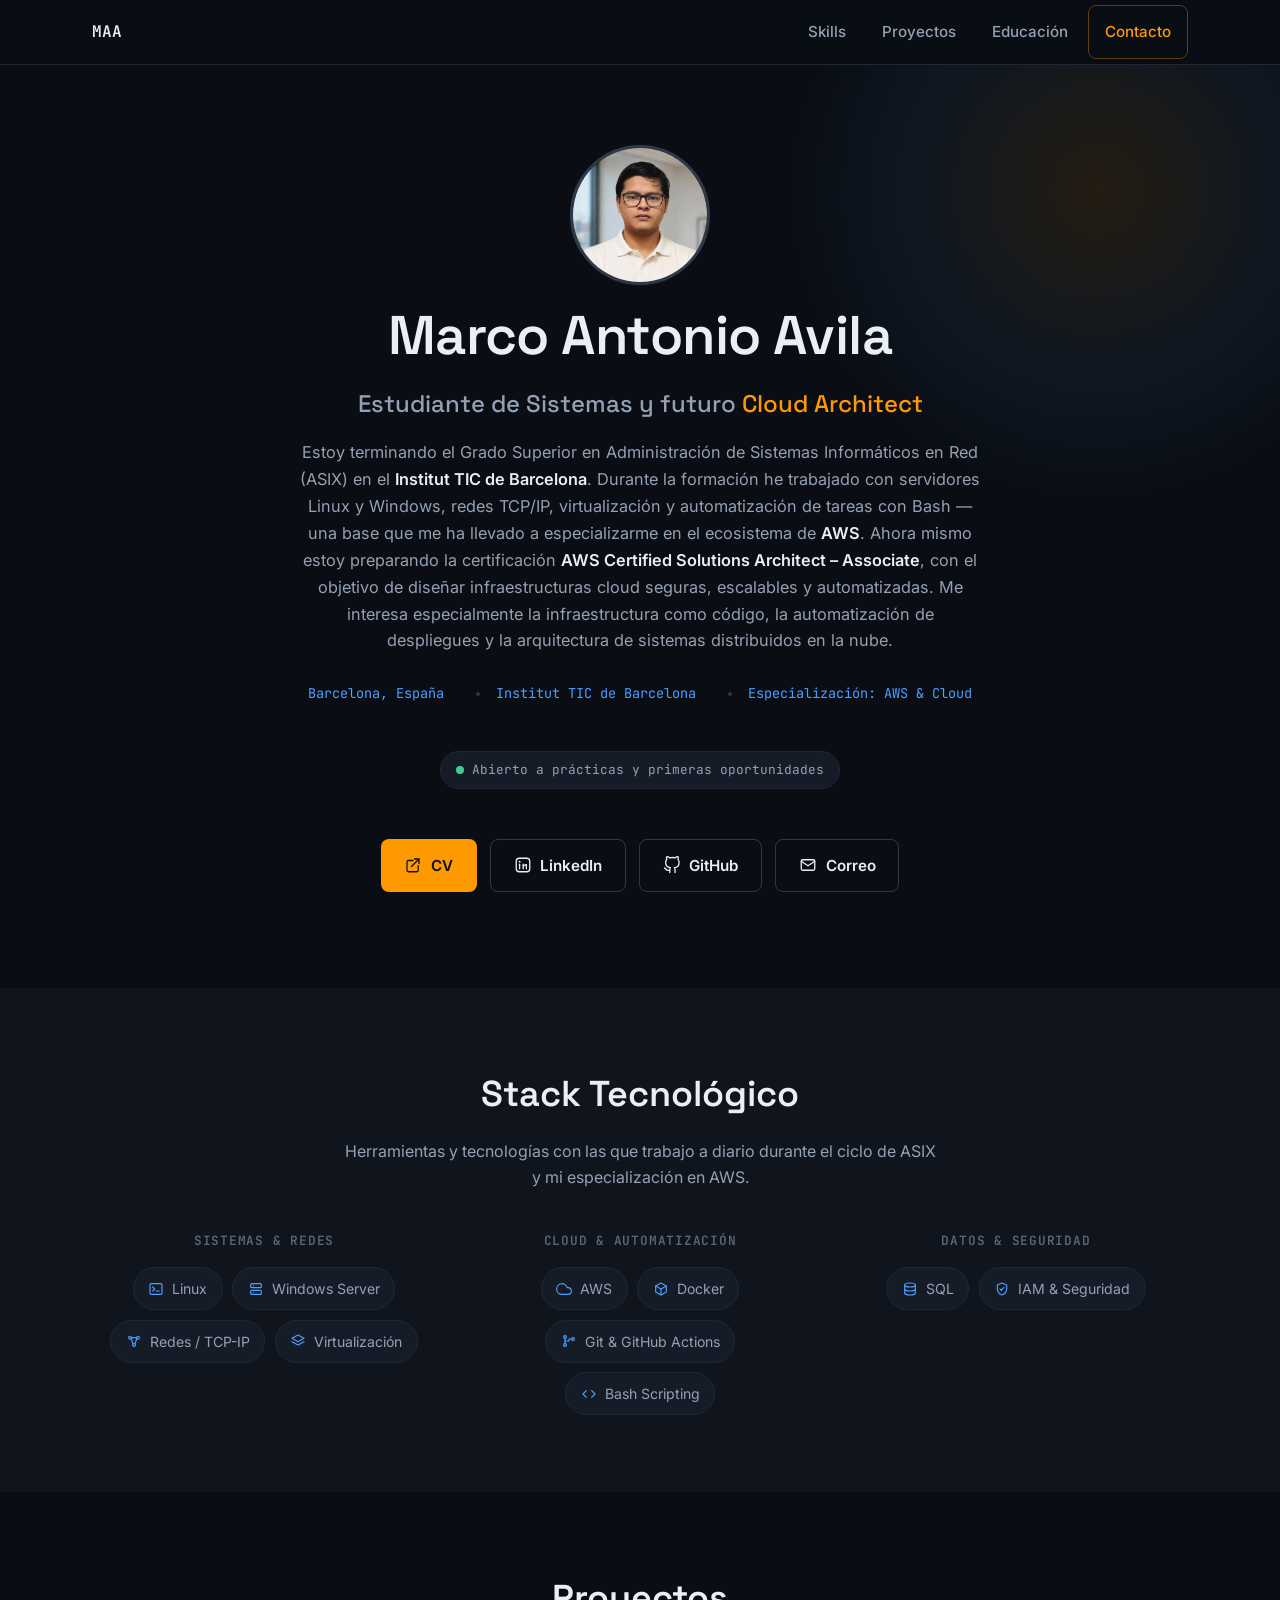
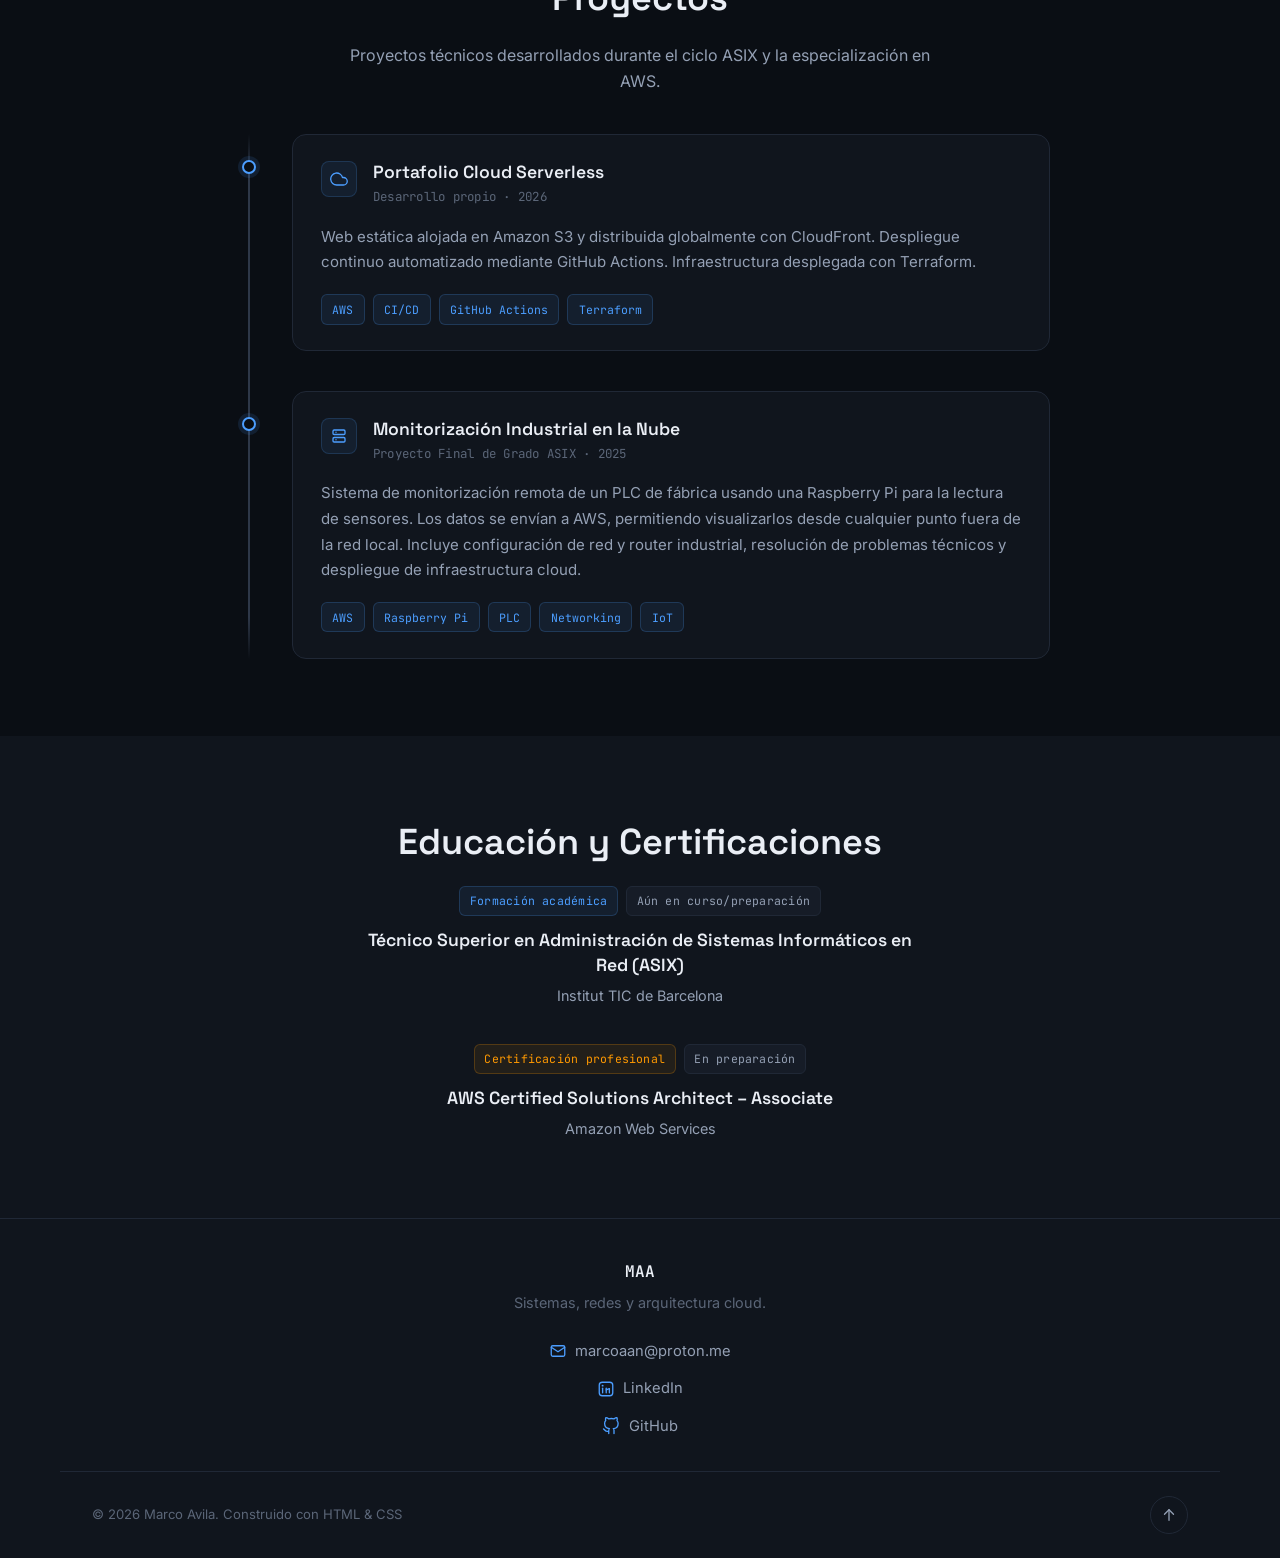
==== web/index.html @ 80096538 "portfolio" ====
<!DOCTYPE html>
<html lang="es">

<head>
  <meta charset="UTF-8">
  <script>document.documentElement.classList.add('js');</script>
  <meta name="viewport" content="width=device-width, initial-scale=1.0">
  <title>Marco Avila — Cloud & Systems | Portfolio</title>
  <meta name="description"
    content="Portfolio de Marco Avila, técnico en ASIX especializado en Cloud Computing y arquitectura AWS. Sistemas, redes y automatización de infraestructura.">
  <meta name="theme-color" content="#0A0E14">

  <link rel="icon"
    href="data:image/svg+xml,%3Csvg xmlns='http://www.w3.org/2000/svg' viewBox='0 0 32 32'%3E%3Crect width='32' height='32' rx='7' fill='%230A0E14'/%3E%3Ctext x='16' y='21' font-family='monospace' font-weight='700' font-size='15' fill='%23FF9900' text-anchor='middle'%3E&gt;_%3C/text%3E%3C/svg%3E">

  <link rel="preconnect" href="https://fonts.googleapis.com">
  <link rel="preconnect" href="https://fonts.gstatic.com" crossorigin>
  <link
    href="https://fonts.googleapis.com/css2?family=Space+Grotesk:wght@500;600;700&family=Inter:wght@400;500;600;700&family=JetBrains+Mono:wght@400;500;600&display=swap"
    rel="stylesheet">

  <link rel="stylesheet" href="./css/style.css">
</head>

<body>

  <!-- ============ SPRITE DE ICONOS (oculto, solo definiciones) ============ -->
  <svg class="icon-sprite" aria-hidden="true" xmlns="http://www.w3.org/2000/svg">
    <defs>
      <symbol id="icon-download" viewBox="0 0 24 24">
        <line x1="12" y1="4" x2="12" y2="16" />
        <polyline points="7,11 12,16 17,11" />
        <line x1="5" y1="20" x2="19" y2="20" />
      </symbol>
      <symbol id="icon-mail" viewBox="0 0 24 24">
        <rect x="3" y="5" width="18" height="14" rx="2" />
        <polyline points="3,7 12,13 21,7" />
      </symbol>
      <symbol id="icon-linkedin" viewBox="0 0 24 24">
        <rect x="3" y="3" width="18" height="18" rx="4" />
        <circle cx="7.5" cy="7.5" r="1.3" fill="currentColor" stroke="none" />
        <line x1="7.5" y1="11" x2="7.5" y2="17" />
        <line x1="12.3" y1="17" x2="12.3" y2="11" />
        <line x1="12.3" y1="13.2" x2="16.5" y2="11.5" />
        <line x1="16.5" y1="11.5" x2="16.5" y2="17" />
      </symbol>
      <symbol id="icon-linux" viewBox="0 0 24 24">
        <rect x="3" y="4" width="18" height="16" rx="2" />
        <polyline points="7,9 10,12 7,15" />
        <line x1="12" y1="15" x2="17" y2="15" />
      </symbol>
      <symbol id="icon-server" viewBox="0 0 24 24">
        <rect x="4" y="4" width="16" height="6" rx="1.5" />
        <rect x="4" y="14" width="16" height="6" rx="1.5" />
        <circle cx="8" cy="7" r="0.9" fill="currentColor" stroke="none" />
        <circle cx="8" cy="17" r="0.9" fill="currentColor" stroke="none" />
      </symbol>
      <symbol id="icon-network" viewBox="0 0 24 24">
        <circle cx="6" cy="7" r="2.1" />
        <circle cx="18" cy="7" r="2.1" />
        <circle cx="12" cy="18" r="2.1" />
        <line x1="7.8" y1="8.3" x2="10.3" y2="15.8" />
        <line x1="16.2" y1="8.3" x2="13.7" y2="15.8" />
        <line x1="8.1" y1="7" x2="15.9" y2="7" />
      </symbol>
      <symbol id="icon-layers" viewBox="0 0 24 24">
        <polygon points="12,3 21,8 12,13 3,8" />
        <polyline points="3,13 12,18 21,13" />
      </symbol>
      <symbol id="icon-cloud" viewBox="0 0 24 24">
        <path d="M18 10h-1.3A8 8 0 1 0 9 20h9a5 5 0 0 0 0-10z" />
      </symbol>
      <symbol id="icon-docker" viewBox="0 0 24 24">
        <polygon points="12,3 20,7.5 20,16.5 12,21 4,16.5 4,7.5" />
        <polyline points="4,7.5 12,12 20,7.5" />
        <line x1="12" y1="12" x2="12" y2="21" />
      </symbol>
      <symbol id="icon-github" viewBox="0 0 24 24">
        <path
          d="M9 19c-5 1.5-5-2.5-7-3m14 6v-3.87a3.37 3.37 0 0 0-.94-2.61c3.14-.35 6.44-1.54 6.44-7A5.44 5.44 0 0 0 20 4.77 5.07 5.07 0 0 0 19.91 1S18.73.65 16 2.48a13.38 13.38 0 0 0-7 0C6.27.65 5.09 1 5.09 1A5.07 5.07 0 0 0 5 4.77a5.44 5.44 0 0 0-1.5 3.78c0 5.42 3.3 6.61 6.44 7A3.37 3.37 0 0 0 9 18.13V22" />
      </symbol>
      <symbol id="icon-git" viewBox="0 0 24 24">
        <circle cx="6" cy="6" r="2" />
        <circle cx="6" cy="18" r="2" />
        <circle cx="18" cy="9" r="2" />
        <line x1="6" y1="8" x2="6" y2="16" />
        <polyline points="6,12 12,12 12,9 16,9" />
      </symbol>
      <symbol id="icon-bash" viewBox="0 0 24 24">
        <polyline points="8,7 3,12 8,17" />
        <polyline points="16,7 21,12 16,17" />
      </symbol>
      <symbol id="icon-database" viewBox="0 0 24 24">
        <ellipse cx="12" cy="6" rx="8" ry="3" />
        <path d="M4 6v12" />
        <path d="M20 6v12" />
        <path d="M4 12a8 3 0 0 0 16 0" />
        <path d="M4 18a8 3 0 0 0 16 0" />
      </symbol>
      <symbol id="icon-shield" viewBox="0 0 24 24">
        <path d="M12 3l7 3v6c0 4.5-3 7.5-7 9-4-1.5-7-4.5-7-9V6l7-3z" />
        <polyline points="9,12 11,14.2 15,9.5" />
      </symbol>
      <symbol id="icon-user" viewBox="0 0 24 24">
        <circle cx="12" cy="8" r="3.5" />
        <path d="M5 20a7 6.5 0 0 1 14 0" />
      </symbol>
      <symbol id="icon-cicd" viewBox="0 0 24 24">
        <polyline points="4,10 4,5 9,5" />
        <path d="M4 10a8 8 0 0 1 14-4" />
        <polyline points="20,14 20,19 15,19" />
        <path d="M20 14a8 8 0 0 1-14 4" />
      </symbol>
      <symbol id="icon-bucket" viewBox="0 0 24 24">
        <path d="M6 7h12l-1.3 12a2 2 0 0 1-2 1.8H9.3a2 2 0 0 1-2-1.8L6 7z" />
        <line x1="4" y1="7" x2="20" y2="7" />
        <path d="M9 7a3 3 0 0 1 6 0" />
      </symbol>
      <symbol id="icon-external" viewBox="0 0 24 24">
        <polyline points="14,4 20,4 20,10" />
        <line x1="10" y1="14" x2="20" y2="4" />
        <path d="M19 13v6a2 2 0 0 1 -2 2H6a2 2 0 0 1 -2 -2V8a2 2 0 0 1 2 -2h6" />
      </symbol>
      <symbol id="icon-arrow-up" viewBox="0 0 24 24">
        <line x1="12" y1="19" x2="12" y2="5" />
        <polyline points="6,11 12,5 18,11" />
      </symbol>
    </defs>
  </svg>

  <a class="skip-link" href="#main">Saltar al contenido principal</a>

  <!-- ============ HEADER / NAV ============ -->
  <header class="site-header" id="top">
    <div class="container nav-inner">
      <a href="#inicio" class="nav-brand">MAA</a>

      <input type="checkbox" id="nav-toggle" class="nav-toggle-input" aria-label="Abrir menú de navegación">
      <label for="nav-toggle" class="nav-toggle" aria-hidden="true">
        <span class="nav-toggle__bar"></span>
        <span class="nav-toggle__bar"></span>
        <span class="nav-toggle__bar"></span>
      </label>

      <nav class="nav-menu" id="nav-menu" aria-label="Navegación principal">

        <a href="#skills" class="nav-link">Skills</a>
        <a href="#proyectos" class="nav-link">Proyectos</a>
        <a href="#educacion" class="nav-link">Educación</a>
        <a href="#contacto" class="nav-link nav-link--cta">Contacto</a>
      </nav>
    </div>
  </header>

  <main id="main">

    <!-- ============ HERO ============ -->
    <section class="hero" id="inicio" aria-labelledby="hero-heading">
      <div class="container hero__grid">
        <div class="hero__content">

          <img src="./assets/perfil.webp" alt="Foto de Marco Avila" class="hero__photo">

          <h1 id="hero-heading" class="hero__title">Marco Antonio Avila</h1>

          <p class="hero__subtitle">Estudiante de Sistemas y futuro <span class="text-accent">Cloud Architect</span></p>

          <div class="about" style="margin-bottom: 1.5rem;">
            <p class="about__text reveal">
              Estoy terminando el Grado Superior en Administración de Sistemas Informáticos en Red (ASIX) en el
              <strong>Institut TIC de Barcelona</strong>. Durante la formación he trabajado con servidores Linux y
              Windows, redes TCP/IP, virtualización y automatización de tareas con Bash — una base que me ha llevado
              a especializarme en el ecosistema de <strong>AWS</strong>. Ahora mismo estoy preparando la certificación
              <strong>AWS Certified Solutions Architect – Associate</strong>, con el objetivo de diseñar
              infraestructuras
              cloud seguras, escalables y automatizadas. Me interesa especialmente la infraestructura como código, la
              automatización de despliegues y la arquitectura de sistemas distribuidos en la nube.
            </p>

            <ul class="meta-row reveal" aria-label="Datos rápidos">
              <li>Barcelona, España</li>
              <li>Institut TIC de Barcelona</li>
              <li>Especialización: AWS &amp; Cloud</li>
            </ul>
          </div>

          <p class="status-pill"><span class="status-pill__dot" aria-hidden="true"></span>Abierto a prácticas y primeras
            oportunidades</p>

          <div class="hero__actions">
            <a class="btn btn--primary" href="./cv.html" target="_blank" rel="noopener">
              <svg class="icon" aria-hidden="true">
                <use href="#icon-external"></use>
              </svg>
              CV
            </a>
            <a class="btn btn--outline" href="https://www.linkedin.com/in/marco-a-avila/" target="_blank"
              rel="noopener noreferrer">
              <svg class="icon" aria-hidden="true">
                <use href="#icon-linkedin"></use>
              </svg>
              LinkedIn
            </a>
            <a class="btn btn--outline" href="https://github.com/MarcoAAvila" target="_blank" rel="noopener noreferrer">
              <svg class="icon" aria-hidden="true">
                <use href="#icon-github"></use>
              </svg>
              GitHub
            </a>
            <a class="btn btn--outline" href="mailto:marcoaan@proton.me">
              <svg class="icon" aria-hidden="true">
                <use href="#icon-mail"></use>
              </svg>
              Correo
            </a>
          </div>
        </div>
      </div>
    </section>


    <!-- ============ SKILLS ============ -->
    <section class="section section--alt" id="skills" aria-labelledby="skills-heading">
      <div class="container">

        <h2 id="skills-heading" class="section__title">Stack Tecnológico</h2>
        <p class="section__intro">Herramientas y tecnologías con las que trabajo a diario durante el ciclo de ASIX y mi
          especialización en AWS.</p>

        <div class="skills">
          <div class="skills__group reveal">
            <h3 class="skills__group-title">Sistemas &amp; Redes</h3>
            <ul class="skill-list">
              <li class="skill-tag"><svg class="icon" aria-hidden="true">
                  <use href="#icon-linux"></use>
                </svg>Linux</li>
              <li class="skill-tag"><svg class="icon" aria-hidden="true">
                  <use href="#icon-server"></use>
                </svg>Windows Server</li>
              <li class="skill-tag"><svg class="icon" aria-hidden="true">
                  <use href="#icon-network"></use>
                </svg>Redes / TCP-IP</li>
              <li class="skill-tag"><svg class="icon" aria-hidden="true">
                  <use href="#icon-layers"></use>
                </svg>Virtualización</li>
            </ul>
          </div>

          <div class="skills__group reveal">
            <h3 class="skills__group-title">Cloud &amp; Automatización</h3>
            <ul class="skill-list">
              <li class="skill-tag"><svg class="icon" aria-hidden="true">
                  <use href="#icon-cloud"></use>
                </svg>AWS</li>
              <li class="skill-tag"><svg class="icon" aria-hidden="true">
                  <use href="#icon-docker"></use>
                </svg>Docker</li>
              <li class="skill-tag"><svg class="icon" aria-hidden="true">
                  <use href="#icon-git"></use>
                </svg>Git &amp; GitHub Actions</li>
              <li class="skill-tag"><svg class="icon" aria-hidden="true">
                  <use href="#icon-bash"></use>
                </svg>Bash Scripting</li>
            </ul>
          </div>

          <div class="skills__group reveal">
            <h3 class="skills__group-title">Datos &amp; Seguridad</h3>
            <ul class="skill-list">
              <li class="skill-tag"><svg class="icon" aria-hidden="true">
                  <use href="#icon-database"></use>
                </svg>SQL</li>
              <li class="skill-tag"><svg class="icon" aria-hidden="true">
                  <use href="#icon-shield"></use>
                </svg>IAM &amp; Seguridad</li>
            </ul>
          </div>
        </div>
      </div>
    </section>

    <!-- ============ PROYECTOS ============ -->
    <section class="section" id="proyectos" aria-labelledby="projects-heading">
      <div class="container">

        <h2 id="projects-heading" class="section__title">Proyectos</h2>
        <p class="section__intro">Proyectos técnicos desarrollados durante el ciclo ASIX y la especialización en AWS.
        </p>

        <ol class="proj-timeline">

          <!-- Nodo 1 — Portafolio Cloud Serverless -->
          <li class="proj-timeline__item reveal">
            <div class="proj-timeline__node" aria-hidden="true"></div>
            <article class="proj-timeline__card">
              <div class="proj-timeline__card-header">
                <svg class="proj-timeline__icon" aria-hidden="true" viewBox="0 0 24 24" fill="none"
                  stroke="currentColor" stroke-width="1.75" stroke-linecap="round" stroke-linejoin="round">
                  <path d="M18 10h-1.3A8 8 0 1 0 9 20h9a5 5 0 0 0 0-10z" />
                </svg>
                <div>
                  <h3 class="proj-timeline__title">Portafolio Cloud Serverless</h3>
                  <p class="proj-timeline__subtitle">Desarrollo propio · 2026</p>
                </div>
              </div>
              <p class="proj-timeline__desc">
                Web estática alojada en Amazon S3 y distribuida globalmente con CloudFront. Despliegue continuo
                automatizado mediante GitHub Actions. Infraestructura desplegada con Terraform.
              </p>
              <ul class="proj-timeline__tags" aria-label="Tecnologías">
                <li class="proj-timeline__tag">AWS</li>
                <li class="proj-timeline__tag">CI/CD</li>
                <li class="proj-timeline__tag">GitHub Actions</li>
                <li class="proj-timeline__tag">Terraform</li>
              </ul>
            </article>
          </li>

          <!-- Nodo 2 — Proyecto Final ASIX -->
          <li class="proj-timeline__item reveal">
            <div class="proj-timeline__node" aria-hidden="true"></div>
            <article class="proj-timeline__card">
              <div class="proj-timeline__card-header">
                <svg class="proj-timeline__icon" aria-hidden="true" viewBox="0 0 24 24" fill="none"
                  stroke="currentColor" stroke-width="1.75" stroke-linecap="round" stroke-linejoin="round">
                  <rect x="4" y="4" width="16" height="6" rx="1.5" />
                  <rect x="4" y="14" width="16" height="6" rx="1.5" />
                  <circle cx="8" cy="7" r="0.9" fill="currentColor" stroke="none" />
                  <circle cx="8" cy="17" r="0.9" fill="currentColor" stroke="none" />
                </svg>
                <div>
                  <h3 class="proj-timeline__title">Monitorización Industrial en la Nube</h3>
                  <p class="proj-timeline__subtitle">Proyecto Final de Grado ASIX · 2025</p>
                </div>
              </div>
              <p class="proj-timeline__desc">
                Sistema de monitorización remota de un PLC de fábrica usando una Raspberry Pi para la lectura de
                sensores. Los datos se envían a AWS, permitiendo visualizarlos desde cualquier punto fuera de la red
                local. Incluye configuración de red y router industrial, resolución de problemas técnicos y despliegue
                de infraestructura cloud.
              </p>
              <ul class="proj-timeline__tags" aria-label="Tecnologías">
                <li class="proj-timeline__tag">AWS</li>
                <li class="proj-timeline__tag">Raspberry Pi</li>
                <li class="proj-timeline__tag">PLC</li>
                <li class="proj-timeline__tag">Networking</li>
                <li class="proj-timeline__tag">IoT</li>
              </ul>
            </article>
          </li>

        </ol>
      </div>
    </section>

    <!-- ============ EDUCACIÓN Y CERTIFICACIONES ============ -->
    <section class="section section--alt" id="educacion" aria-labelledby="education-heading">
      <div class="container">

        <h2 id="education-heading" class="section__title">Educación y Certificaciones</h2>

        <ol class="timeline">
          <li class="timeline__item reveal">
            <div class="timeline__marker" aria-hidden="true"></div>
            <div class="timeline__content">
              <div class="timeline__tags">
                <span class="timeline__type">Formación académica</span>
                <span class="timeline__status">Aún en curso/preparación</span>
              </div>
              <h3 class="timeline__title">Técnico Superior en Administración de Sistemas Informáticos en Red (ASIX)</h3>
              <p class="timeline__meta">Institut TIC de Barcelona</p>
            </div>
          </li>

          <li class="timeline__item reveal">
            <div class="timeline__marker timeline__marker--accent" aria-hidden="true"></div>
            <div class="timeline__content">
              <div class="timeline__tags">
                <span class="timeline__type timeline__type--cert">Certificación profesional</span>
                <span class="timeline__status">En preparación</span>
              </div>
              <h3 class="timeline__title">AWS Certified Solutions Architect – Associate</h3>
              <p class="timeline__meta">Amazon Web Services</p>
            </div>
          </li>
        </ol>
      </div>
    </section>

  </main>

  <!-- ============ FOOTER / CONTACTO ============ -->
  <footer class="site-footer" id="contacto">
    <div class="container footer__inner">
      <div class="footer__brand">
        <p class="footer__logo">MAA</p>
        <p class="footer__tagline">Sistemas, redes y arquitectura cloud.</p>
      </div>

      <div class="footer__links">
        <a href="mailto:marcoaan@proton.me" class="footer__link">
          <svg class="icon" aria-hidden="true">
            <use href="#icon-mail"></use>
          </svg>marcoaan@proton.me
        </a>
        <a href="https://www.linkedin.com/in/marco-a-avila/" class="footer__link" target="_blank"
          rel="noopener noreferrer">
          <svg class="icon" aria-hidden="true">
            <use href="#icon-linkedin"></use>
          </svg>LinkedIn
        </a>
        <a href="https://github.com/MarcoAAvila" class="footer__link" target="_blank" rel="noopener noreferrer">
          <svg class="icon" aria-hidden="true">
            <use href="#icon-github"></use>
          </svg>GitHub
        </a>
      </div>


    </div>

    <div class="container footer__bottom">
      <p>© <span id="year"></span> Marco Avila. Construido con HTML &amp; CSS</p>
      <a href="#top" class="back-to-top" aria-label="Volver arriba">
        <svg class="icon" aria-hidden="true">
          <use href="#icon-arrow-up"></use>
        </svg>
      </a>
    </div>
  </footer>

  <script>
    // Año dinámico en el footer
    document.getElementById('year').textContent = new Date().getFullYear();

    // Cierra el menú móvil al pulsar un enlace (mejora progresiva sobre el checkbox hack)
    var navToggle = document.getElementById('nav-toggle');
    document.querySelectorAll('.nav-menu a').forEach(function (link) {
      link.addEventListener('click', function () {
        if (navToggle) navToggle.checked = false;
      });
    });

    // Revelado suave de secciones al hacer scroll (respeta prefers-reduced-motion)
    var prefersReduced = window.matchMedia('(prefers-reduced-motion: reduce)').matches;
    if (!prefersReduced && 'IntersectionObserver' in window) {
      var observer = new IntersectionObserver(function (entries) {
        entries.forEach(function (entry) {
          if (entry.isIntersecting) {
            entry.target.classList.add('is-visible');
            observer.unobserve(entry.target);
          }
        });
      }, { threshold: 0.15, rootMargin: '0px 0px -40px 0px' });

      document.querySelectorAll('.reveal').forEach(function (el) {
        observer.observe(el);
      });
    } else {
      document.querySelectorAll('.reveal').forEach(function (el) {
        el.classList.add('is-visible');
      });
    }
  </script>

</body>

</html>
---- web/css/style.css ----
/* =====================================================================
   MARCO AVILA — PORTFOLIO
   Sistemas · Redes · Cloud & Arquitectura AWS
   CSS puro, mobile-first. Sin frameworks.
   ===================================================================== */

/* ---------------------------------------------------------------------
   1. VARIABLES GLOBALES
   --------------------------------------------------------------------- */
:root {
  /* Superficies */
  --bg-primary:    #0A0E14;
  --bg-secondary:  #10151D;
  --bg-tertiary:   #161C27;

  /* Bordes */
  --border-subtle: #202836;
  --border-strong: #2E3849;

  /* Texto */
  --text-primary:   #EAEEF5;
  --text-secondary: #94A0B4;
  --text-tertiary:  #5B6678;

  /* Acentos — el naranja es la acción principal, el azul es soporte/información,
     el verde se reserva exclusivamente para estados "activo / online". */
  --accent-orange:      #FF9900;
  --accent-orange-dim:  #C97600;
  --accent-blue:         #4C9EFF;
  --accent-blue-dim:     #2E6BB8;
  --accent-green:        #3ECF8E;

  /* Tipografía */
  --font-display: 'Space Grotesk', 'Segoe UI', sans-serif;
  --font-body:    'Inter', 'Segoe UI', sans-serif;
  --font-mono:    'JetBrains Mono', 'SFMono-Regular', Consolas, monospace;

  /* Layout */
  --container-w: 1160px;
  --section-space: clamp(3.5rem, 6vw, 6rem);
  --radius-sm: 8px;
  --radius-md: 14px;
  --radius-lg: 20px;

  /* Movimiento */
  --ease: cubic-bezier(0.4, 0, 0.2, 1);
}

/* ---------------------------------------------------------------------
   2. RESET
   --------------------------------------------------------------------- */
*, *::before, *::after { box-sizing: border-box; }

html {
  scroll-behavior: smooth;
  -webkit-text-size-adjust: 100%;
}

body {
  margin: 0;
  background: var(--bg-primary);
  color: var(--text-primary);
  font-family: var(--font-body);
  font-size: 1rem;
  line-height: 1.65;
  -webkit-font-smoothing: antialiased;
  text-align: center;
}

img { max-width: 100%; display: block; }
svg { display: block; }
ul, ol { margin: 0; padding: 0; list-style: none; }
p { margin: 0; }
a { color: inherit; text-decoration: none; }
button, input { font: inherit; color: inherit; }
h1, h2, h3 { margin: 0; font-family: var(--font-display); font-weight: 600; }
code {
  font-family: var(--font-mono);
  background: var(--bg-tertiary);
  padding: 0.15em 0.4em;
  border-radius: 4px;
  font-size: 0.9em;
  color: var(--accent-blue);
}

::selection { background: var(--accent-orange); color: var(--bg-primary); }

/* Foco visible accesible en toda la web */
a:focus-visible,
button:focus-visible,
.nav-toggle-input:focus-visible ~ .nav-toggle,
input:focus-visible {
  outline: 2px solid var(--accent-orange);
  outline-offset: 3px;
  border-radius: 4px;
}

@media (prefers-reduced-motion: reduce) {
  html { scroll-behavior: auto; }
  *, *::before, *::after {
    animation-duration: 0.01ms !important;
    animation-iteration-count: 1 !important;
    transition-duration: 0.01ms !important;
    scroll-behavior: auto !important;
  }
}

/* ---------------------------------------------------------------------
   3. UTILIDADES
   --------------------------------------------------------------------- */
.container {
  width: 100%;
  max-width: var(--container-w);
  margin-inline: auto;
  padding-inline: 1.25rem;
}

.skip-link {
  position: absolute;
  top: -100%;
  left: 1rem;
  background: var(--accent-orange);
  color: var(--bg-primary);
  padding: 0.75rem 1.25rem;
  border-radius: var(--radius-sm);
  font-weight: 600;
  z-index: 999;
  transition: top 0.2s var(--ease);
}
.skip-link:focus { top: 1rem; }

.icon-sprite { position: absolute; width: 0; height: 0; overflow: hidden; }

.icon {
  width: 18px;
  height: 18px;
  flex-shrink: 0;
  fill: none;
  stroke: currentColor;
  stroke-width: 1.75;
  stroke-linecap: round;
  stroke-linejoin: round;
}

.text-accent { color: var(--accent-orange); }

/* Cursor parpadeante de terminal — un único acento reutilizado con moderación */
.cursor {
  display: inline-block;
  width: 0.5em;
  height: 1em;
  margin-left: 2px;
  background: var(--accent-orange);
  vertical-align: -0.15em;
  animation: blink 1.1s steps(1) infinite;
}
@keyframes blink { 50% { opacity: 0; } }

/* Etiqueta tipo terminal usada como "kicker" antes de cada título de sección */
.eyebrow {
  font-family: var(--font-mono);
  font-size: 0.8rem;
  color: var(--accent-blue);
  margin: 0 0 0.75rem;
  letter-spacing: 0.02em;
}
.eyebrow__accent { color: var(--text-primary); }

/* Revelado en scroll — visible por defecto; solo se anima si hay JS activo */
.reveal { opacity: 1; transform: none; }
.js .reveal {
  opacity: 0;
  transform: translateY(18px);
  transition: opacity 0.7s var(--ease), transform 0.7s var(--ease);
}
.js .reveal.is-visible { opacity: 1; transform: none; }

/* ---------------------------------------------------------------------
   4. BOTONES
   --------------------------------------------------------------------- */
.btn {
  display: inline-flex;
  align-items: center;
  gap: 0.55rem;
  padding: 0.8rem 1.4rem;
  border-radius: var(--radius-sm);
  font-family: var(--font-body);
  font-weight: 600;
  font-size: 0.95rem;
  border: 1px solid transparent;
  cursor: pointer;
  transition: transform 0.15s var(--ease), background 0.2s var(--ease), border-color 0.2s var(--ease), color 0.2s var(--ease);
}
.btn:hover { transform: translateY(-2px); }
.btn:active { transform: translateY(0); }

.btn--primary {
  background: var(--accent-orange);
  color: var(--bg-primary);
}
.btn--primary:hover { background: #FFA826; }

.btn--outline {
  background: transparent;
  border-color: var(--border-strong);
  color: var(--text-primary);
}
.btn--outline:hover {
  border-color: var(--accent-blue);
  color: var(--accent-blue);
  background: var(--bg-tertiary);
}

/* Píldora de estado (disponibilidad / status del sistema) */
.status-pill {
  display: inline-flex;
  align-items: center;
  gap: 0.55rem;
  font-family: var(--font-mono);
  font-size: 0.8rem;
  color: var(--text-secondary);
  background: var(--bg-tertiary);
  border: 1px solid var(--border-subtle);
  padding: 0.45rem 0.9rem;
  border-radius: 999px;
  margin: 1.4rem 0;
}
.status-pill__dot {
  width: 8px;
  height: 8px;
  border-radius: 50%;
  background: var(--accent-green);
  box-shadow: 0 0 0 0 rgba(62, 207, 142, 0.55);
  animation: pulse-dot 2.2s infinite;
}
@keyframes pulse-dot {
  0%   { box-shadow: 0 0 0 0 rgba(62, 207, 142, 0.5); }
  70%  { box-shadow: 0 0 0 6px rgba(62, 207, 142, 0); }
  100% { box-shadow: 0 0 0 0 rgba(62, 207, 142, 0); }
}
.status-pill--sm { margin: 0; }

/* ---------------------------------------------------------------------
   5. HEADER / NAVEGACIÓN
   --------------------------------------------------------------------- */
.site-header {
  position: sticky;
  top: 0;
  z-index: 100;
  background: rgba(10, 14, 20, 0.85);
  backdrop-filter: blur(10px);
  -webkit-backdrop-filter: blur(10px);
  border-bottom: 1px solid var(--border-subtle);
}

.nav-inner {
  display: flex;
  align-items: center;
  justify-content: space-between;
  min-height: 64px;
  position: relative;
}

.nav-brand {
  font-family: var(--font-mono);
  font-weight: 600;
  font-size: 1rem;
  color: var(--text-primary);
  letter-spacing: -0.01em;
}
.nav-brand__accent { color: var(--accent-orange); }

/* Toggle móvil — checkbox accesible (funciona sin JavaScript) */
.nav-toggle-input {
  position: absolute;
  top: 12px;
  right: 0;
  width: 40px;
  height: 40px;
  opacity: 0;
  cursor: pointer;
  z-index: 20;
  margin: 0;
}
.nav-toggle {
  position: absolute;
  top: 12px;
  right: 0;
  width: 40px;
  height: 40px;
  display: flex;
  flex-direction: column;
  align-items: center;
  justify-content: center;
  gap: 5px;
  border-radius: var(--radius-sm);
  pointer-events: none;
}
.nav-toggle__bar {
  width: 20px;
  height: 2px;
  background: var(--text-primary);
  border-radius: 2px;
  transition: transform 0.25s var(--ease), opacity 0.2s var(--ease);
}
.nav-toggle-input:checked ~ .nav-toggle .nav-toggle__bar:nth-child(1) {
  transform: translateY(7px) rotate(45deg);
}
.nav-toggle-input:checked ~ .nav-toggle .nav-toggle__bar:nth-child(2) { opacity: 0; }
.nav-toggle-input:checked ~ .nav-toggle .nav-toggle__bar:nth-child(3) {
  transform: translateY(-7px) rotate(-45deg);
}

.nav-menu {
  position: absolute;
  top: 100%;
  left: 0;
  right: 0;
  display: flex;
  flex-direction: column;
  background: var(--bg-secondary);
  border: 1px solid var(--border-subtle);
  border-top: none;
  border-radius: 0 0 var(--radius-md) var(--radius-md);
  padding: 0.5rem;
  max-height: 0;
  overflow: hidden;
  opacity: 0;
  transition: max-height 0.3s var(--ease), opacity 0.25s var(--ease);
}
.nav-toggle-input:checked ~ .nav-menu {
  max-height: 20rem;
  opacity: 1;
}

.nav-link {
  padding: 0.85rem 1rem;
  font-weight: 500;
  font-size: 0.95rem;
  color: var(--text-secondary);
  border-radius: var(--radius-sm);
  transition: color 0.2s var(--ease), background 0.2s var(--ease);
}
.nav-link:hover { color: var(--text-primary); background: var(--bg-tertiary); }
.nav-link--cta { color: var(--accent-orange); }

/* ---------------------------------------------------------------------
   6. HERO
   --------------------------------------------------------------------- */
.hero {
  position: relative;
  padding-block: 3rem 4rem;
  overflow: hidden;
}
.hero::before {
  content: "";
  position: absolute;
  inset: -20% -10% auto auto;
  width: 60vw;
  height: 60vw;
  max-width: 620px;
  max-height: 620px;
  background: radial-gradient(circle, rgba(255, 153, 0, 0.10) 0%, rgba(76, 158, 255, 0.06) 45%, transparent 70%);
  pointer-events: none;
}

.hero__grid {
  position: relative;
  display: grid;
  gap: 2.5rem;
}

.hero__eyebrow { margin-bottom: 1.25rem; }

.hero__title {
  font-size: clamp(2.1rem, 5vw + 1rem, 3.4rem);
  line-height: 1.12;
  letter-spacing: -0.01em;
  margin-bottom: 0.9rem;
}

.hero__subtitle {
  font-family: var(--font-display);
  font-size: clamp(1.15rem, 1.4vw + 1rem, 1.5rem);
  font-weight: 500;
  color: var(--text-secondary);
  margin-bottom: 1rem;
}

.hero__lede {
  color: var(--text-secondary);
  max-width: 46ch;
  font-size: 1rem;
  margin-bottom: 0.25rem;
  margin-inline: auto;
}

.hero__actions {
  display: flex;
  flex-wrap: wrap;
  justify-content: center;
  gap: 0.85rem;
  margin-top: 1.75rem;
}

.hero__photo {
  width: 140px;
  height: 140px;
  border-radius: 50%;
  object-fit: cover;
  border: 3px solid var(--border-strong);
  margin-inline: auto;
  margin-bottom: 1.25rem;
  display: block;
}

/* ---------------------------------------------------------------------
   7. SECCIONES GENÉRICAS
   --------------------------------------------------------------------- */
.section { padding-block: var(--section-space); }
.section--alt { background: var(--bg-secondary); }

.section__title {
  font-size: clamp(1.6rem, 2.4vw + 1rem, 2.25rem);
  margin-bottom: 0.85rem;
}
.section__intro {
  color: var(--text-secondary);
  max-width: 60ch;
  margin-bottom: 2.5rem;
  margin-inline: auto;
}

/* ---------------------------------------------------------------------
   8. SOBRE MÍ
   --------------------------------------------------------------------- */
.about { display: grid; gap: 1.75rem; }
.about__text {
  color: var(--text-secondary);
  max-width: 68ch;
  font-size: 1.02rem;
  margin-inline: auto;
}
.about__text strong { color: var(--text-primary); font-weight: 600; }

.meta-row {
  display: flex;
  flex-wrap: wrap;
  gap: 0.6rem 1rem;
  font-family: var(--font-mono);
  font-size: 0.85rem;
  color: var(--accent-blue);
  justify-content: center;
}
.meta-row li { display: flex; align-items: center; gap: 1rem; }
.meta-row li:not(:last-child)::after {
  content: "";
  display: inline-block;
  width: 4px;
  height: 4px;
  border-radius: 50%;
  background: var(--border-strong);
  margin-left: 1rem;
}

/* ---------------------------------------------------------------------
   9. SKILLS
   --------------------------------------------------------------------- */
.skills {
  display: grid;
  gap: 2rem;
}
.skills__group-title {
  font-family: var(--font-mono);
  font-size: 0.8rem;
  font-weight: 600;
  text-transform: uppercase;
  letter-spacing: 0.06em;
  color: var(--text-tertiary);
  margin-bottom: 1rem;
}
.skill-list {
  display: flex;
  flex-wrap: wrap;
  gap: 0.6rem;
  justify-content: center;
}
.skill-tag {
  display: inline-flex;
  align-items: center;
  gap: 0.5rem;
  padding: 0.55rem 0.9rem;
  background: var(--bg-tertiary);
  border: 1px solid var(--border-subtle);
  border-radius: 999px;
  font-size: 0.88rem;
  color: var(--text-secondary);
  transition: border-color 0.2s var(--ease), transform 0.2s var(--ease), color 0.2s var(--ease);
}
.skill-tag .icon { width: 16px; height: 16px; color: var(--accent-blue); }
.skill-tag:hover {
  border-color: var(--accent-blue-dim);
  color: var(--text-primary);
  transform: translateY(-2px);
}

/* ---------------------------------------------------------------------
   10. PROYECTOS — TIMELINE
   --------------------------------------------------------------------- */

/* Contenedor principal: línea vertical izquierda */
.proj-timeline {
  position: relative;
  display: grid;
  gap: 0;
  max-width: 820px;
  margin-inline: auto;
  text-align: left;
}

/* La línea vertical continua */
.proj-timeline::before {
  content: "";
  position: absolute;
  left: 18px;
  top: 0;
  bottom: 0;
  width: 2px;
  background: linear-gradient(
    to bottom,
    transparent,
    var(--border-strong) 8%,
    var(--border-strong) 92%,
    transparent
  );
}

/* Cada fila de la timeline */
.proj-timeline__item {
  position: relative;
  display: grid;
  grid-template-columns: 38px 1fr;
  gap: 0 1.5rem;
  padding-bottom: 2.5rem;
}
.proj-timeline__item:last-child { padding-bottom: 0; }

/* Nodo (punto) sobre la línea */
.proj-timeline__node {
  position: relative;
  top: 1.6rem;         /* alineado con el título de la tarjeta */
  width: 14px;
  height: 14px;
  border-radius: 50%;
  background: var(--bg-primary);
  border: 2px solid var(--accent-blue);
  box-shadow: 0 0 0 4px rgba(76, 158, 255, 0.12);
  margin: 0 auto;
  flex-shrink: 0;
  z-index: 1;
  transition: border-color 0.25s var(--ease), box-shadow 0.25s var(--ease);
}

/* La tarjeta */
.proj-timeline__card {
  background: var(--bg-secondary);
  border: 1px solid var(--border-subtle);
  border-radius: var(--radius-md);
  padding: 1.6rem 1.75rem;
  transition: border-color 0.25s var(--ease), transform 0.25s var(--ease),
              box-shadow 0.25s var(--ease);
}
.proj-timeline__card:hover {
  border-color: var(--border-strong);
  transform: translateX(4px);
  box-shadow: 0 8px 32px rgba(0, 0, 0, 0.3);
}

/* Al hacer hover en la tarjeta, resalta el nodo */
.proj-timeline__item:hover .proj-timeline__node {
  border-color: var(--accent-orange);
  box-shadow: 0 0 0 5px rgba(255, 153, 0, 0.15);
}

/* Cabecera de la tarjeta: icono + título/subtítulo */
.proj-timeline__card-header {
  display: flex;
  align-items: flex-start;
  gap: 1rem;
  margin-bottom: 1rem;
}

.proj-timeline__icon {
  width: 36px;
  height: 36px;
  flex-shrink: 0;
  padding: 0.5rem;
  background: rgba(76, 158, 255, 0.08);
  border: 1px solid rgba(76, 158, 255, 0.18);
  border-radius: var(--radius-sm);
  color: var(--accent-blue);
  stroke-width: 1.75;
}

.proj-timeline__title {
  font-family: var(--font-display);
  font-size: 1.1rem;
  font-weight: 600;
  color: var(--text-primary);
  line-height: 1.3;
  margin-bottom: 0.2rem;
}

.proj-timeline__subtitle {
  font-family: var(--font-mono);
  font-size: 0.78rem;
  color: var(--text-tertiary);
  letter-spacing: 0.02em;
}

/* Descripción */
.proj-timeline__desc {
  color: var(--text-secondary);
  font-size: 0.94rem;
  line-height: 1.7;
  margin-bottom: 1.2rem;
}

/* Píldoras de tecnologías */
.proj-timeline__tags {
  display: flex;
  flex-wrap: wrap;
  gap: 0.5rem;
}
.proj-timeline__tag {
  font-family: var(--font-mono);
  font-size: 0.72rem;
  color: var(--accent-blue);
  background: rgba(76, 158, 255, 0.08);
  border: 1px solid rgba(76, 158, 255, 0.2);
  padding: 0.3rem 0.65rem;
  border-radius: 6px;
  transition: background 0.2s var(--ease), border-color 0.2s var(--ease), color 0.2s var(--ease);
}
.proj-timeline__tag:hover {
  background: rgba(76, 158, 255, 0.14);
  border-color: rgba(76, 158, 255, 0.4);
  color: var(--text-primary);
}

/* ---------------------------------------------------------------------
   11. EDUCACIÓN — TIMELINE
   --------------------------------------------------------------------- */
.timeline {
  position: relative;
  display: grid;
  gap: 2.25rem;
  align-items: center;
}

.timeline__item { position: relative; }

.timeline__marker {
  display: none;
}
.timeline__marker--accent { border-color: var(--accent-orange); }

.timeline__tags {
  display: flex;
  flex-wrap: wrap;
  gap: 0.5rem;
  margin-bottom: 0.75rem;
  justify-content: center;
}
.timeline__type,
.timeline__status {
  font-family: var(--font-mono);
  font-size: 0.72rem;
  padding: 0.3rem 0.6rem;
  border-radius: 6px;
  letter-spacing: 0.02em;
}
.timeline__type {
  color: var(--accent-blue);
  background: rgba(76, 158, 255, 0.08);
  border: 1px solid rgba(76, 158, 255, 0.2);
}
.timeline__type--cert {
  color: var(--accent-orange);
  background: rgba(255, 153, 0, 0.08);
  border: 1px solid rgba(255, 153, 0, 0.22);
}
.timeline__status {
  color: var(--text-secondary);
  background: var(--bg-tertiary);
  border: 1px solid var(--border-subtle);
}
/* Clase preparada para cuando una formación quede completada */
.timeline__status--done {
  color: var(--accent-green);
  background: rgba(62, 207, 142, 0.08);
  border-color: rgba(62, 207, 142, 0.22);
}

.timeline__title {
  font-size: 1.1rem;
  line-height: 1.4;
  margin-bottom: 0.4rem;
  max-width: 52ch;
  margin-inline: auto;
}
.timeline__meta {
  font-size: 0.9rem;
  color: var(--text-secondary);
}

/* ---------------------------------------------------------------------
   12. FOOTER
   --------------------------------------------------------------------- */
.site-footer {
  border-top: 1px solid var(--border-subtle);
  background: var(--bg-secondary);
  padding-block: 2.5rem 1.5rem;
}
.footer__inner {
  display: grid;
  gap: 1.5rem;
  padding-bottom: 2rem;
  border-bottom: 1px solid var(--border-subtle);
  margin-bottom: 1.5rem;
}
.footer__logo {
  font-family: var(--font-mono);
  font-weight: 600;
  color: var(--text-primary);
  margin-bottom: 0.35rem;
}
.footer__tagline { color: var(--text-tertiary); font-size: 0.9rem; }

.footer__links { display: flex; flex-direction: column; gap: 0.85rem; align-items: center; }
.footer__link {
  display: inline-flex;
  align-items: center;
  gap: 0.55rem;
  color: var(--text-secondary);
  font-size: 0.92rem;
  transition: color 0.2s var(--ease);
  width: fit-content;
}
.footer__link .icon { color: var(--accent-blue); }
.footer__link:hover { color: var(--text-primary); }

.footer__bottom {
  display: flex;
  align-items: center;
  justify-content: space-between;
  gap: 1rem;
  font-size: 0.82rem;
  color: var(--text-tertiary);
}
.back-to-top {
  display: inline-flex;
  align-items: center;
  justify-content: center;
  width: 38px;
  height: 38px;
  border-radius: 50%;
  border: 1px solid var(--border-subtle);
  color: var(--text-secondary);
  transition: border-color 0.2s var(--ease), color 0.2s var(--ease), transform 0.2s var(--ease);
}
.back-to-top:hover {
  border-color: var(--accent-orange);
  color: var(--accent-orange);
  transform: translateY(-2px);
}

/* =====================================================================
   BREAKPOINTS — mobile-first: se añade complejidad a partir de aquí
   ===================================================================== */

/* ---- ≥ 640px : tablets pequeñas / móvil grande ----------------------- */
@media (min-width: 640px) {
  .container { padding-inline: 2rem; }

  .hero__actions { flex-wrap: nowrap; }

  .skills { grid-template-columns: repeat(2, 1fr); }

  .footer__inner {
    grid-template-columns: 1fr;
    align-items: center;
  }
  .footer__links { align-items: center; }
  .footer__link { width: auto; }
}

/* ---- ≥ 900px : nav horizontal + hero en dos columnas ------------------ */
@media (min-width: 900px) {
  .nav-toggle,
  .nav-toggle-input { display: none; }

  .nav-menu {
    position: static;
    flex-direction: row;
    align-items: center;
    gap: 0.25rem;
    max-height: none;
    opacity: 1;
    overflow: visible;
    background: transparent;
    border: none;
    padding: 0;
  }
  .nav-link--cta {
    border: 1px solid rgba(255, 153, 0, 0.35);
    border-radius: var(--radius-sm);
  }

  .hero__grid {
    grid-template-columns: 1fr;
    align-items: center;
    gap: 2rem;
  }
  .hero__visual { justify-content: center; }
  .arch-diagram { max-width: 380px; }

  .skills { grid-template-columns: repeat(3, 1fr); }


}

/* ---- ≥ 1180px : escritorio amplio -------------------------------------- */
@media (min-width: 1180px) {
  .hero { padding-block: 5rem 6rem; }
  .hero__title { margin-bottom: 1.1rem; }
  .arch-diagram { max-width: 420px; }
}
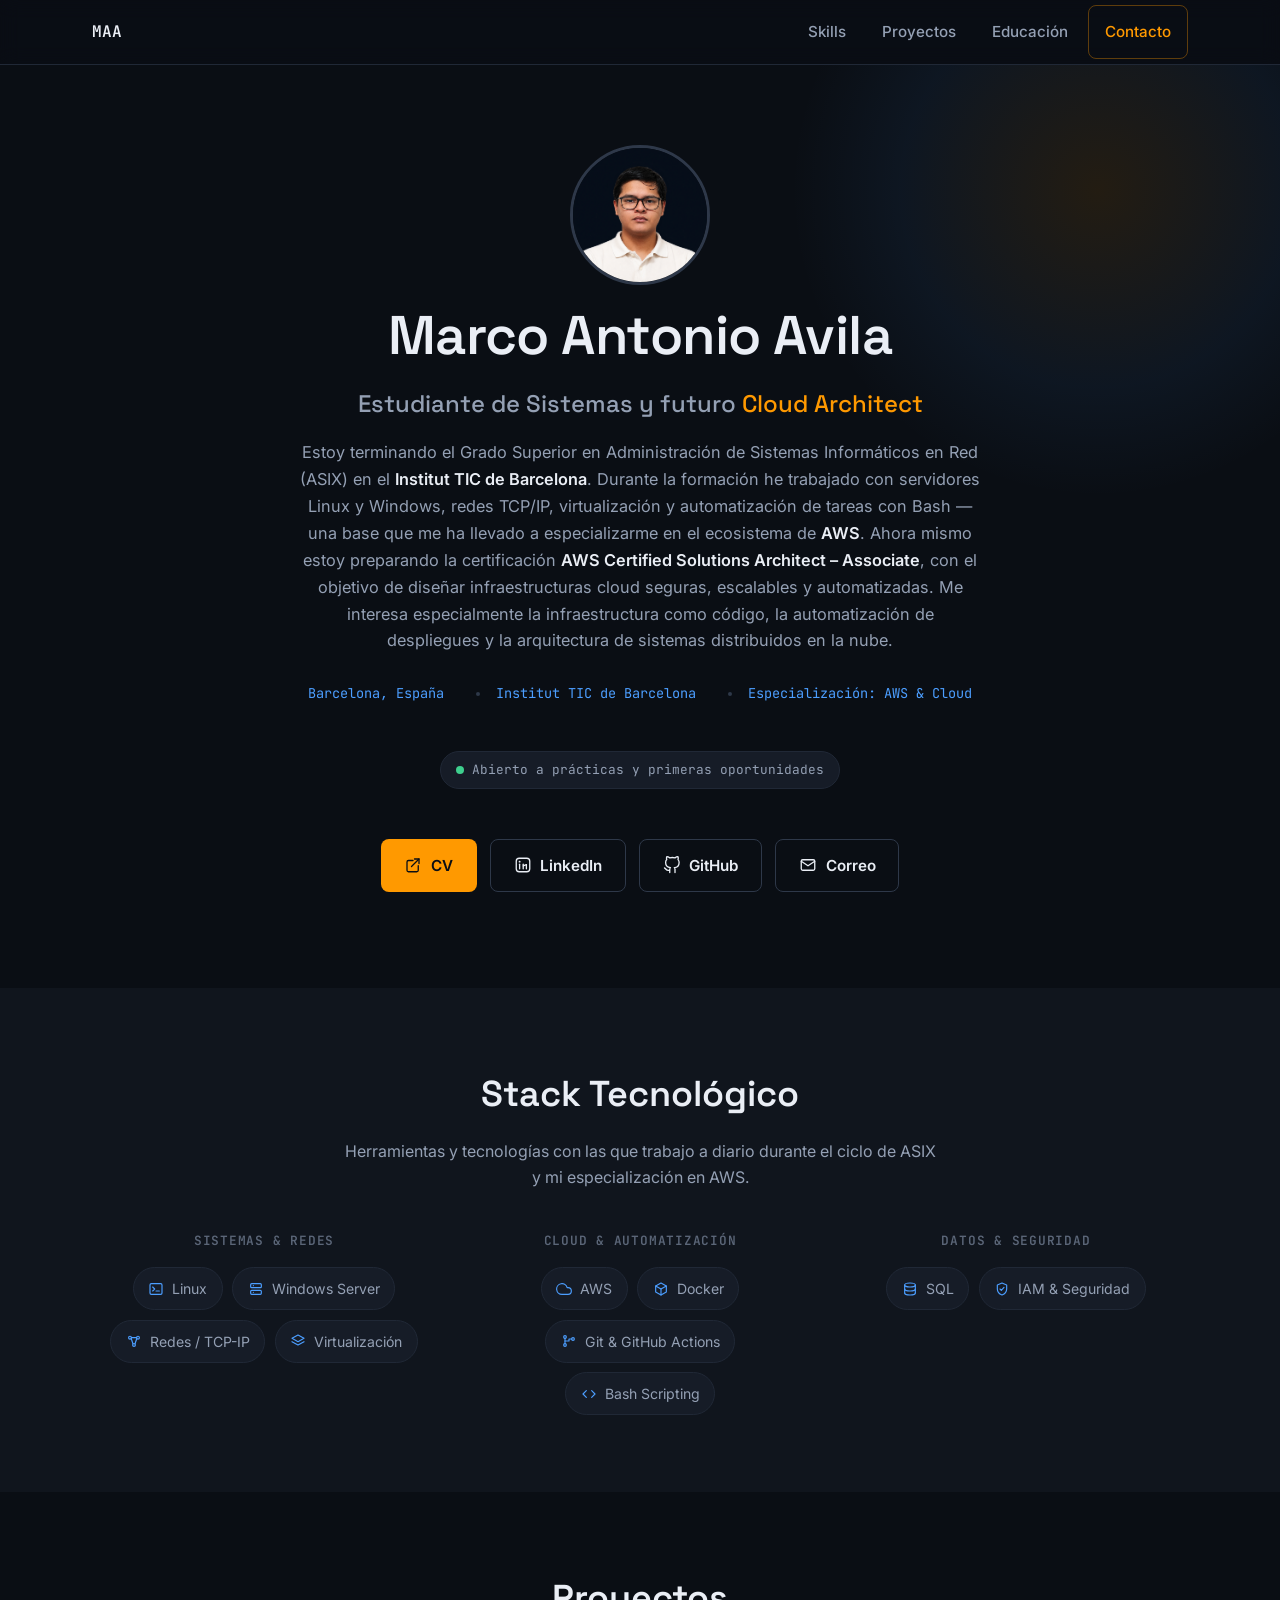
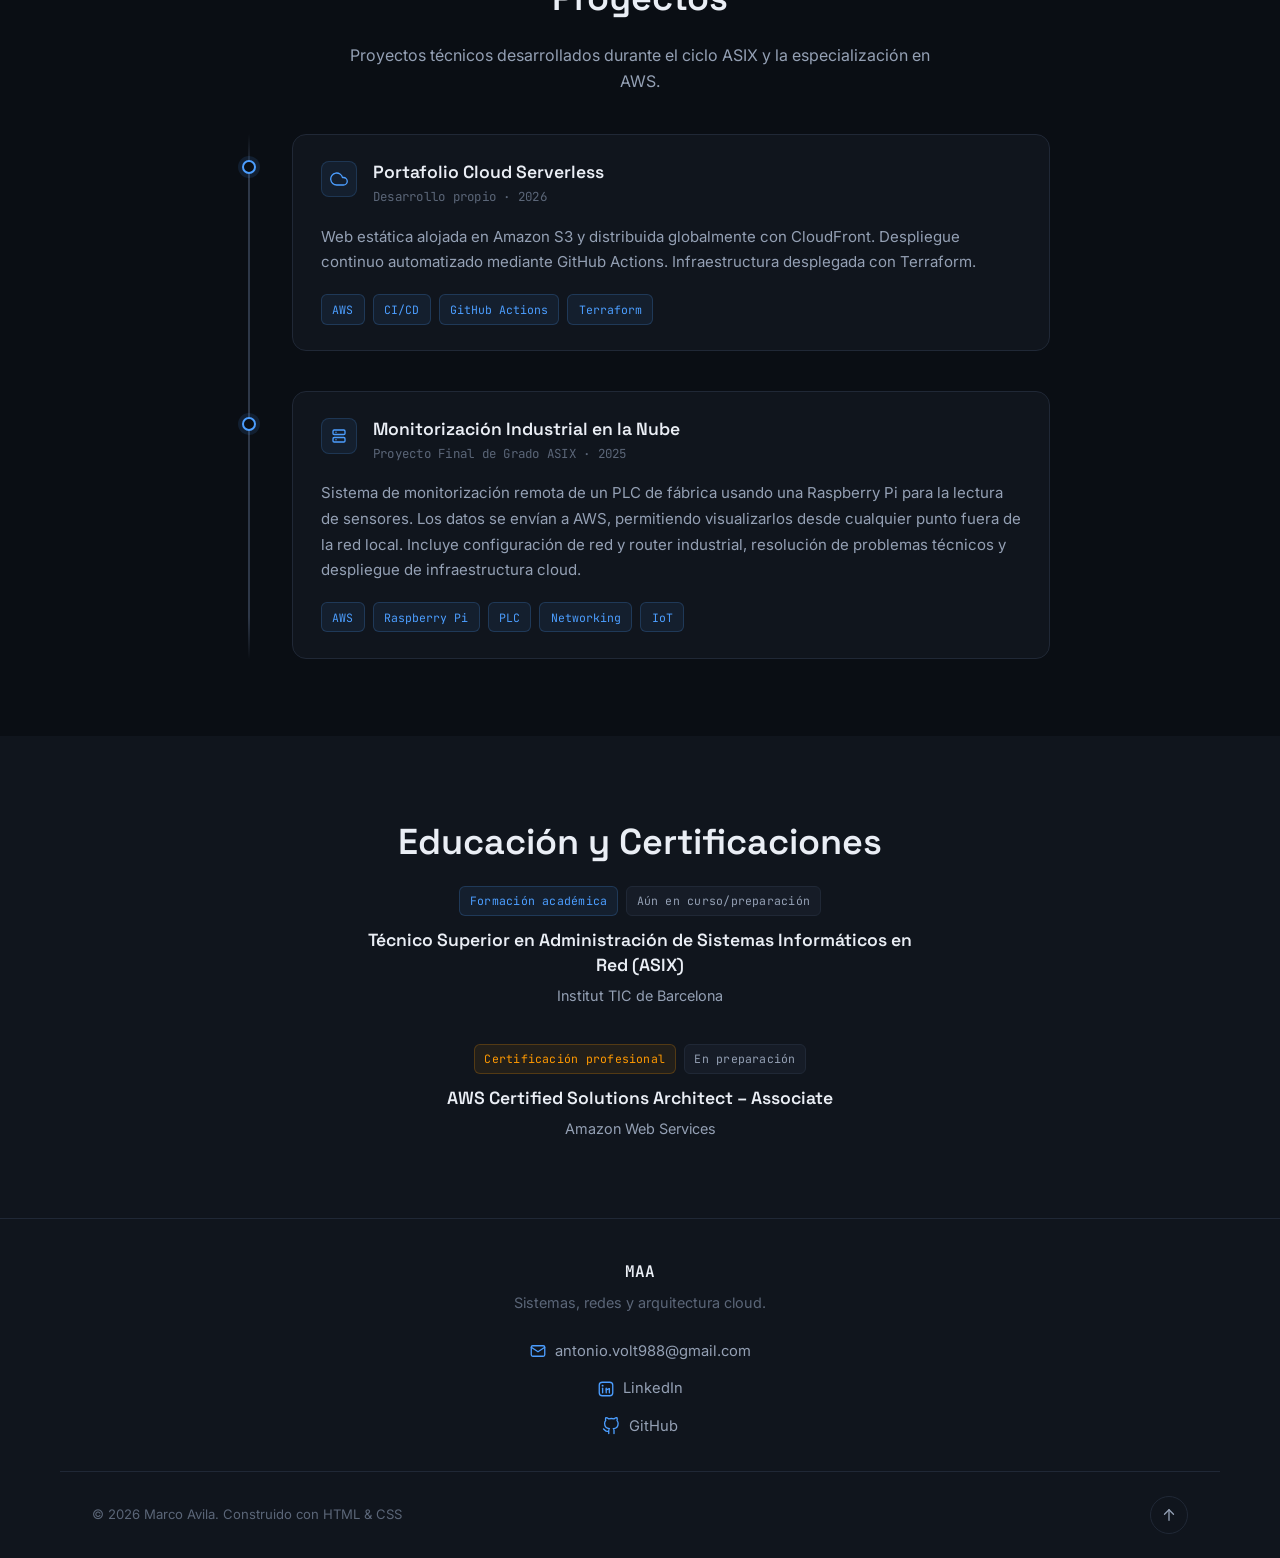
==== commit fdd7a2f2: "email" ====
--- a/web/index.html
+++ b/web/index.html
@@ -398,10 +398,10 @@
       </div>
 
       <div class="footer__links">
-        <a href="mailto:marcoaan@proton.me" class="footer__link">
+        <a href="mailto:antonio.volt988@gmail.com" class="footer__link">
           <svg class="icon" aria-hidden="true">
             <use href="#icon-mail"></use>
-          </svg>marcoaan@proton.me
+          </svg>antonio.volt988@gmail.com
         </a>
         <a href="https://www.linkedin.com/in/marco-a-avila/" class="footer__link" target="_blank"
           rel="noopener noreferrer">
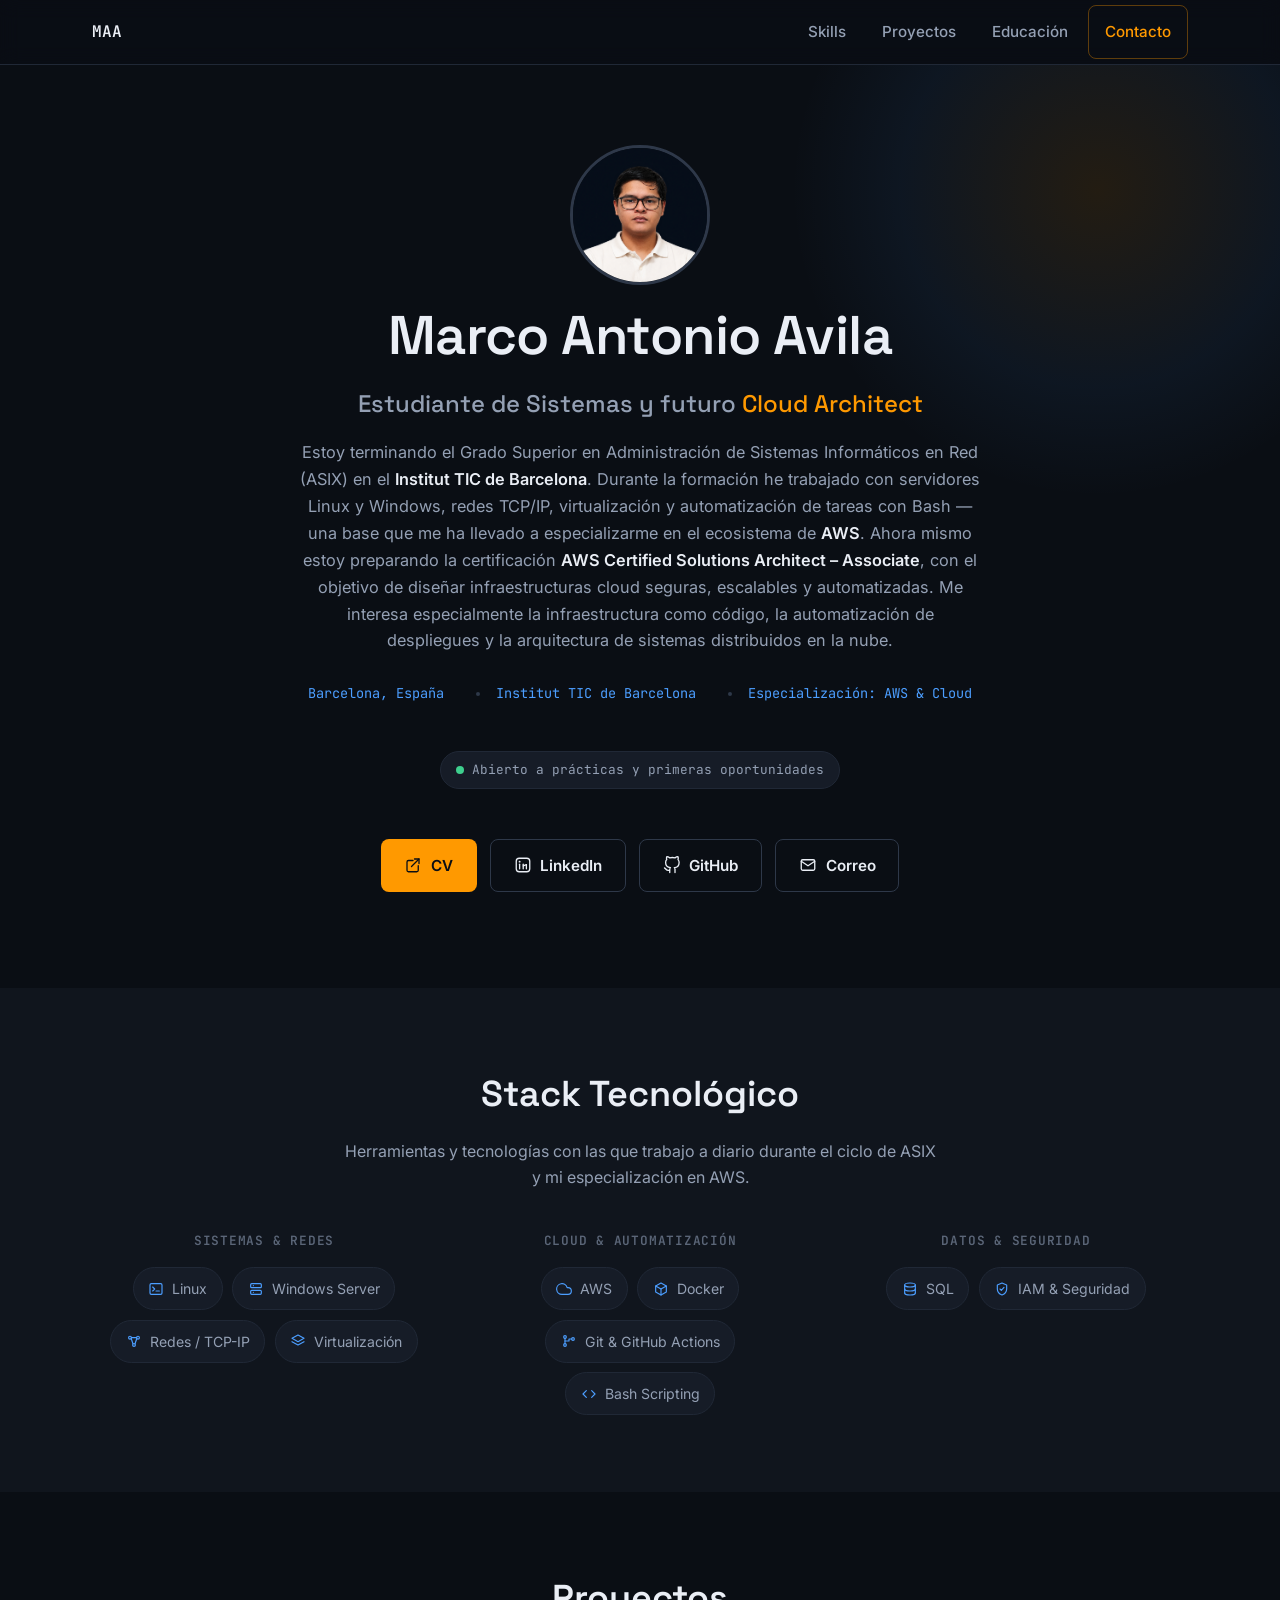
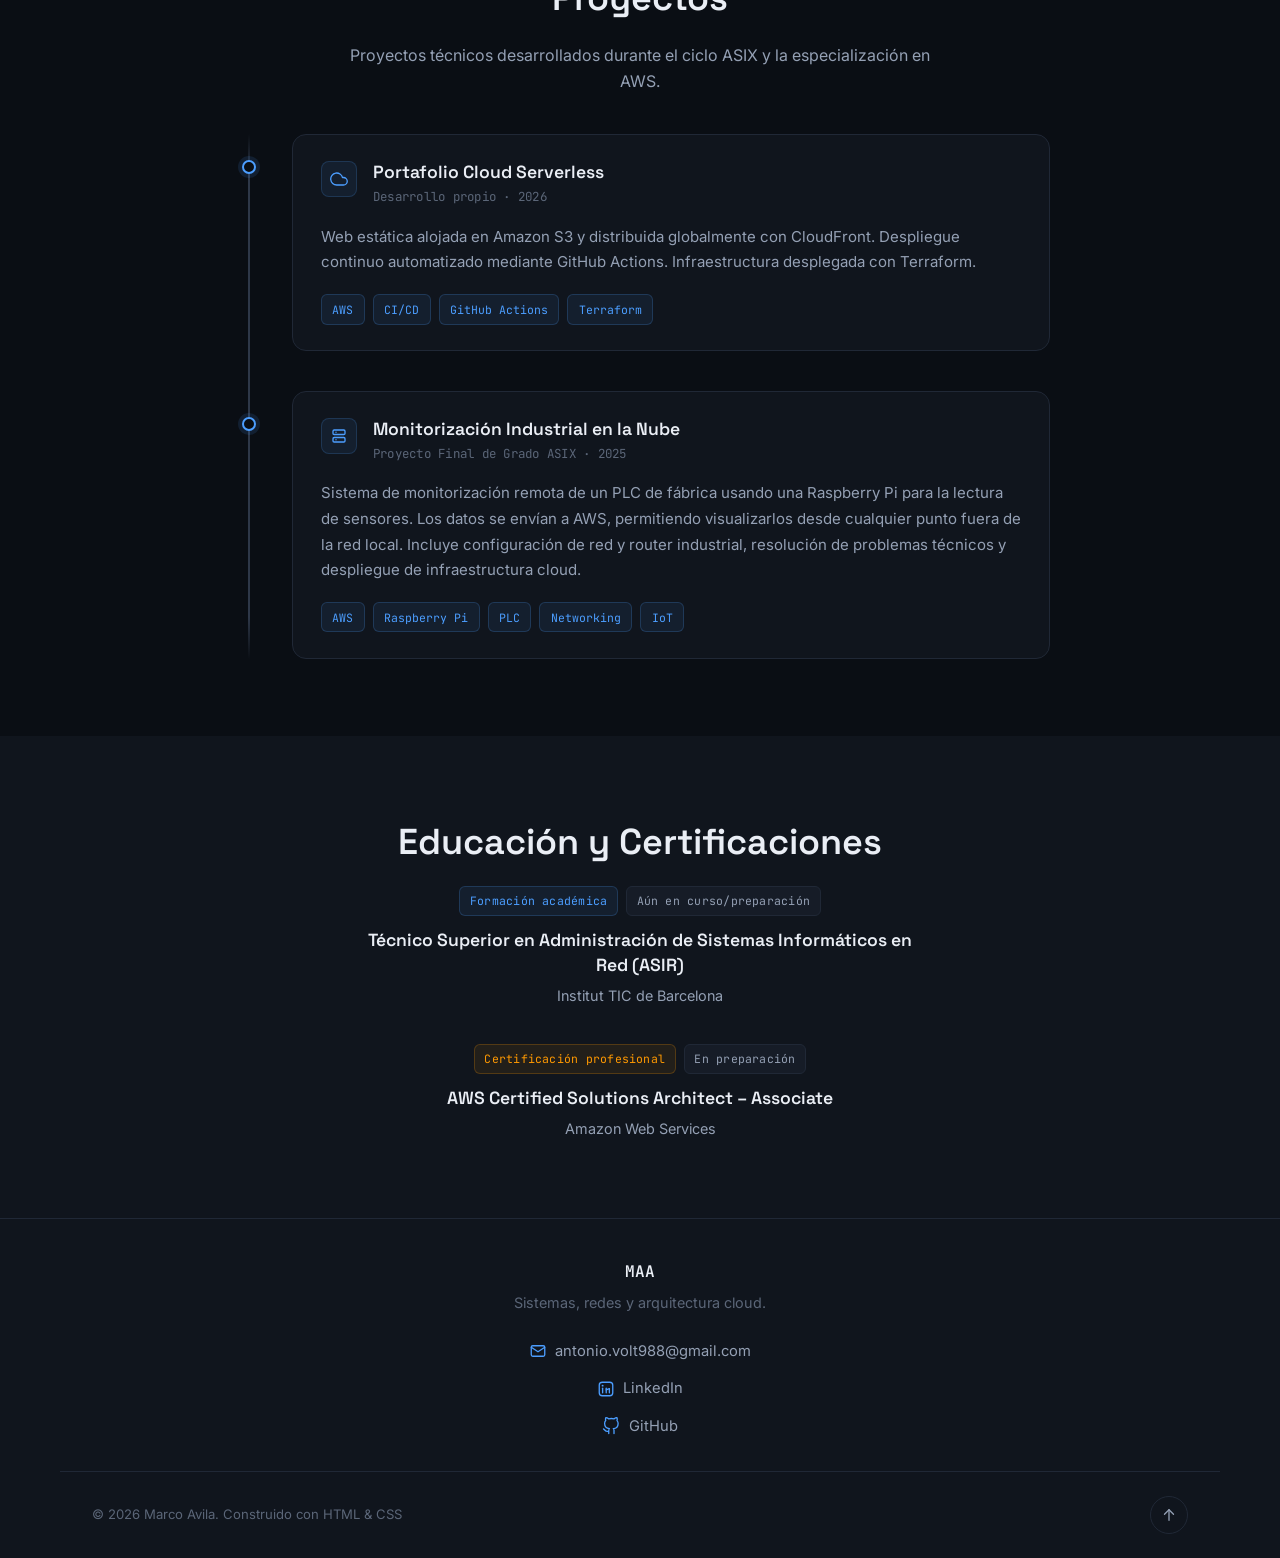
==== commit 7a921343: "deploy arn" ====
--- a/web/index.html
+++ b/web/index.html
@@ -367,7 +367,7 @@
                 <span class="timeline__type">Formación académica</span>
                 <span class="timeline__status">Aún en curso/preparación</span>
               </div>
-              <h3 class="timeline__title">Técnico Superior en Administración de Sistemas Informáticos en Red (ASIX)</h3>
+              <h3 class="timeline__title">Técnico Superior en Administración de Sistemas Informáticos en Red (ASIR)</h3>
               <p class="timeline__meta">Institut TIC de Barcelona</p>
             </div>
           </li>
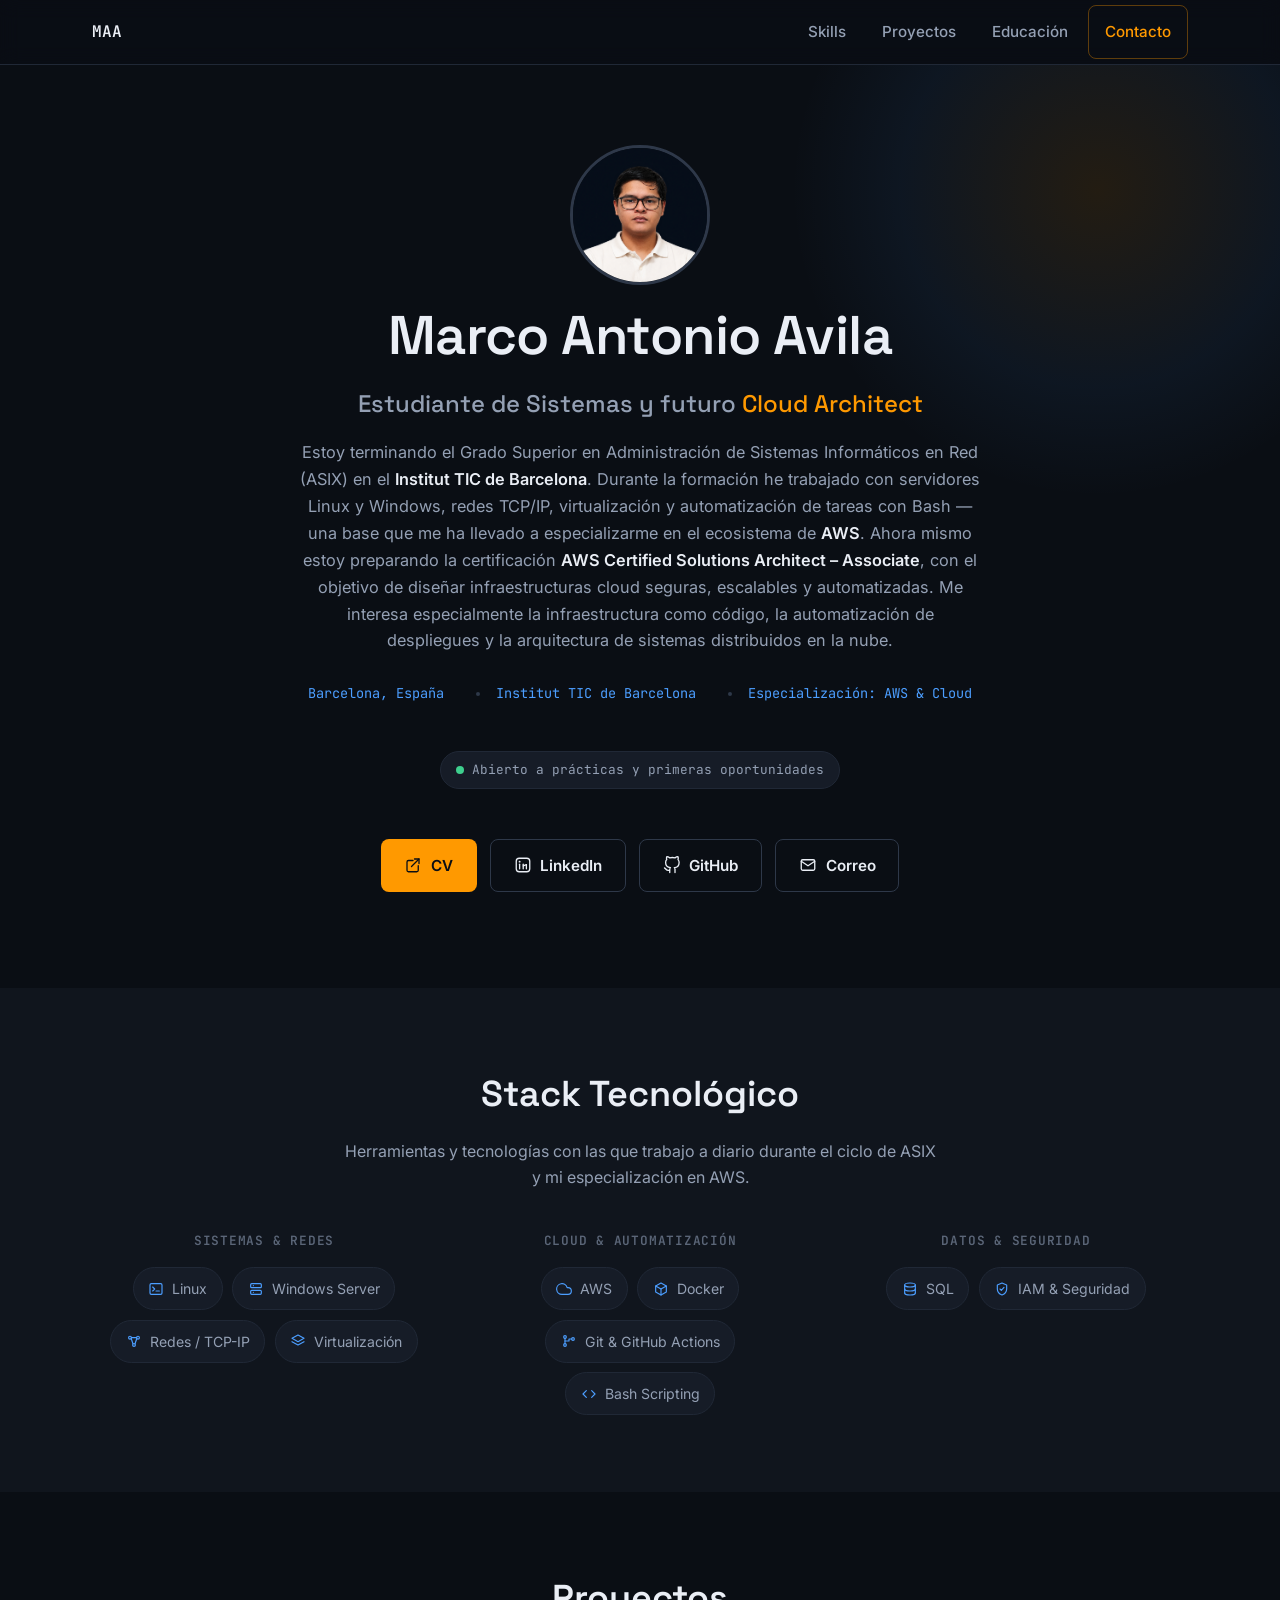
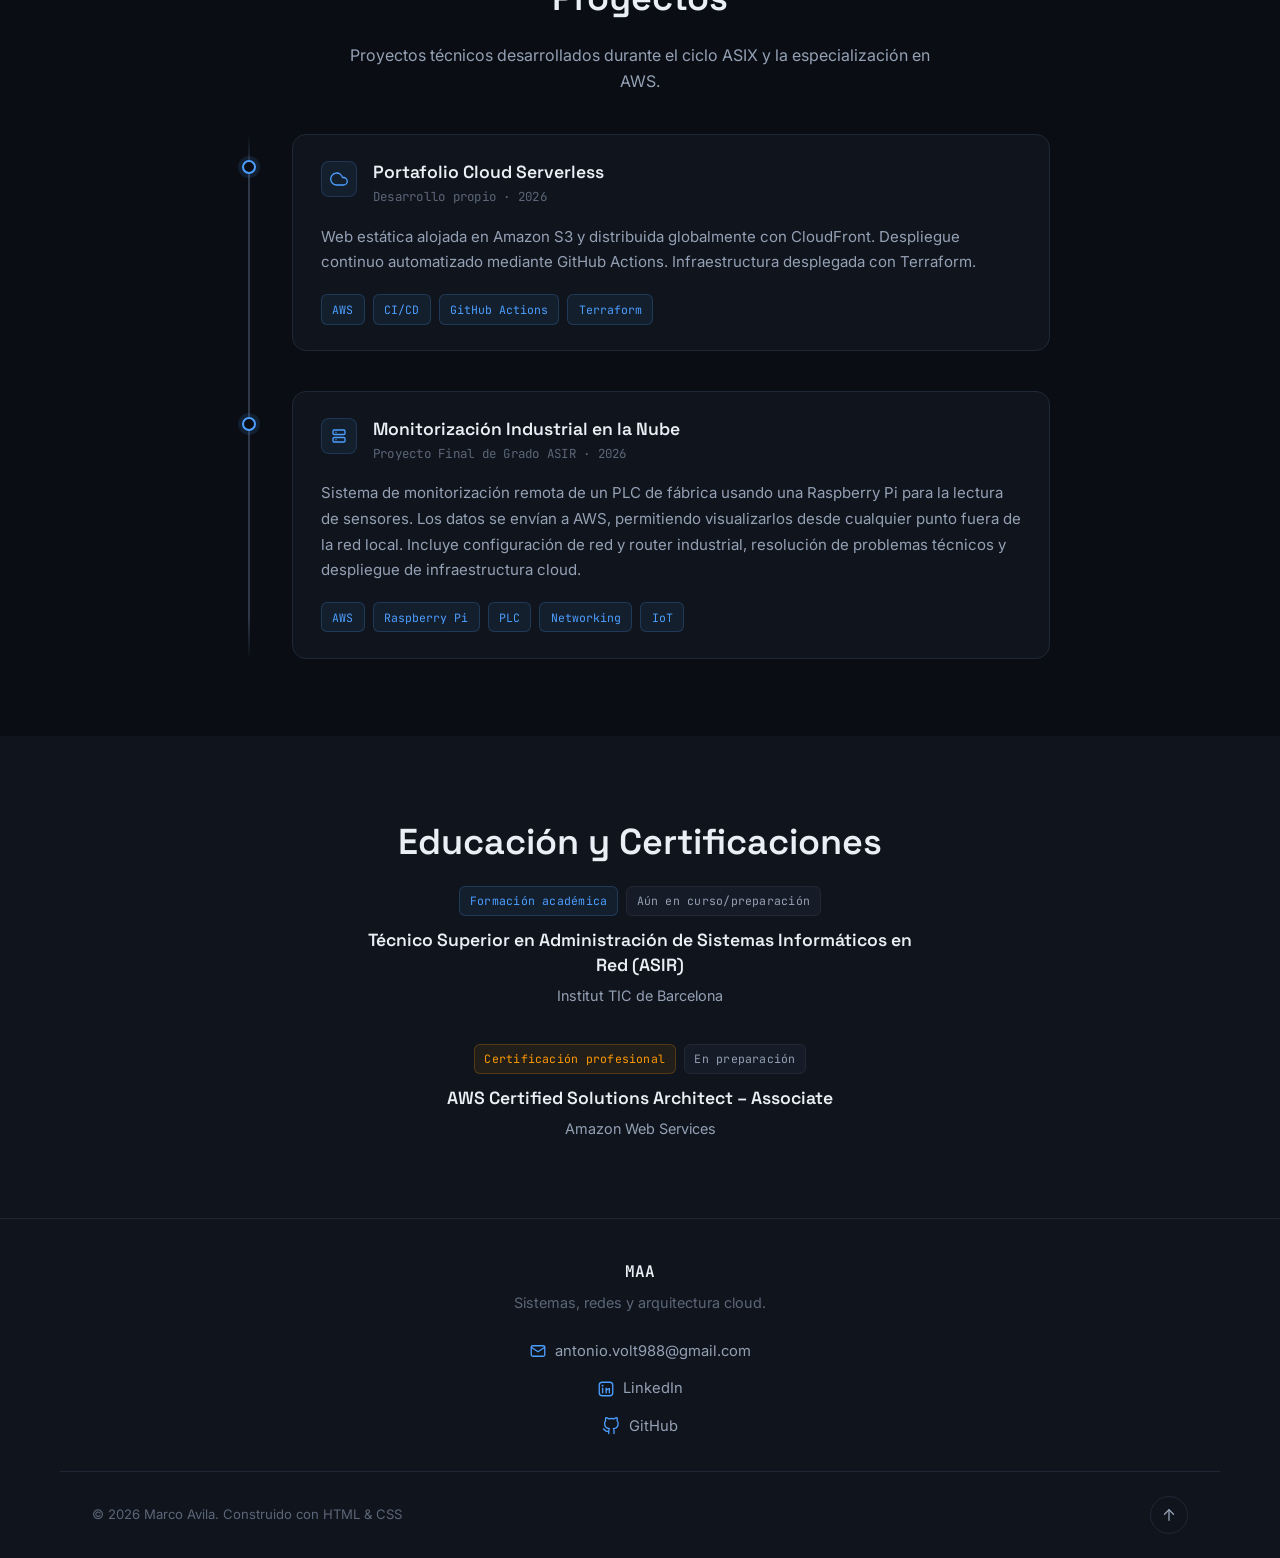
==== commit c8fee44c: "actual" ====
--- a/web/index.html
+++ b/web/index.html
@@ -330,7 +330,7 @@
                 </svg>
                 <div>
                   <h3 class="proj-timeline__title">Monitorización Industrial en la Nube</h3>
-                  <p class="proj-timeline__subtitle">Proyecto Final de Grado ASIX · 2025</p>
+                  <p class="proj-timeline__subtitle">Proyecto Final de Grado ASIR · 2026</p>
                 </div>
               </div>
               <p class="proj-timeline__desc">
